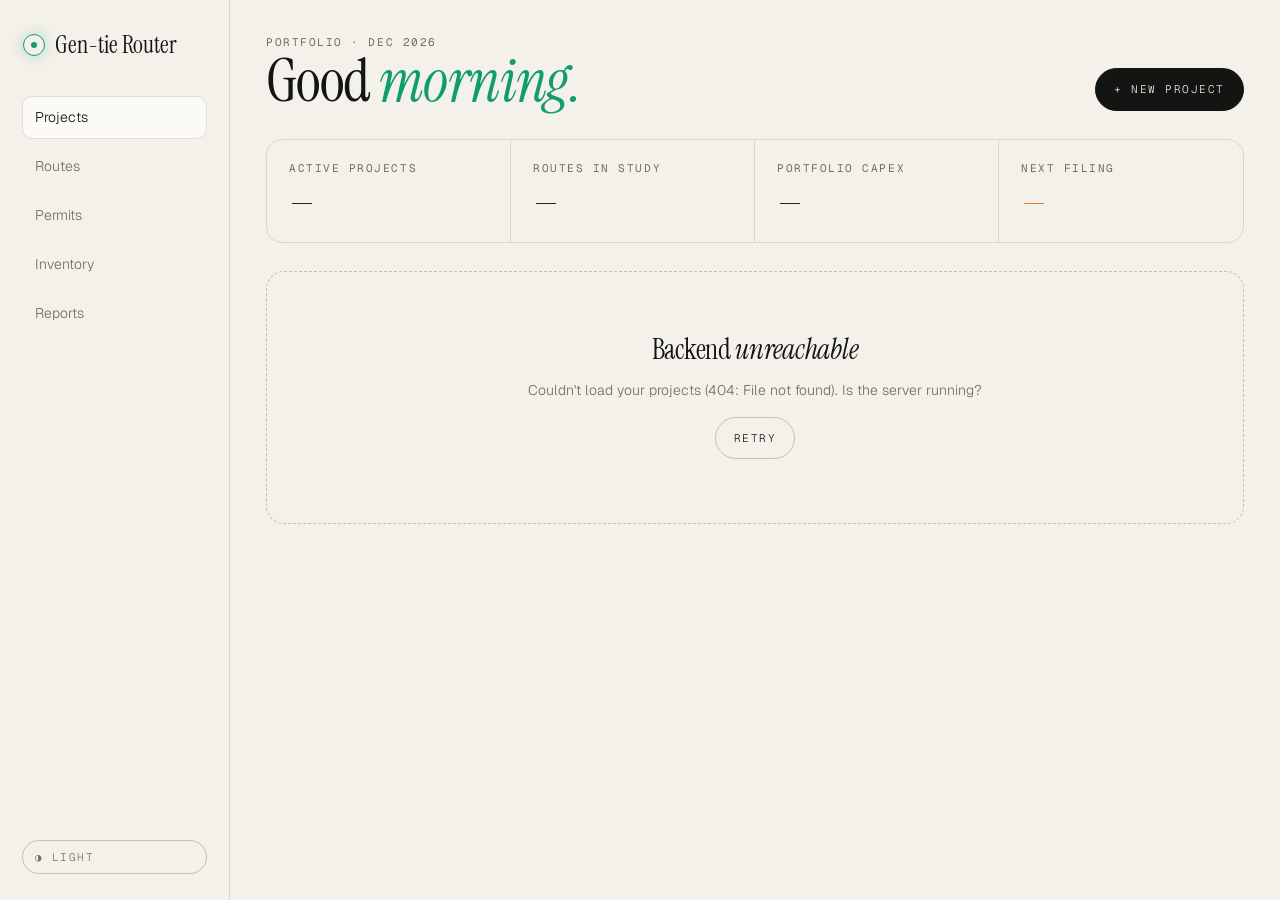
==== frontend/dashboard.html @ 6175b2f7 "Add user dashboard Sidebar, greeting, KPI strip, project cards with inline-SVG route thumbnails (rec" ====
<!doctype html>
<html lang="en">
<head>
  <meta charset="utf-8">
  <meta name="viewport" content="width=device-width, initial-scale=1">
  <title>Projects · Gen-tie Router</title>
  <link rel="icon" href="data:,">
  <script>
    (function () {
      var d = document.documentElement, t;
      try { t = localStorage.getItem("gentie.theme"); } catch (e) {}
      if (t !== "dark" && t !== "light") t = matchMedia("(prefers-color-scheme: light)").matches ? "light" : "dark";
      d.dataset.theme = t;
      window.addEventListener("error", function (e) { d.dataset.errors = (d.dataset.errors || "") + e.message + "|"; });
      window.addEventListener("unhandledrejection", function (e) { d.dataset.errors = (d.dataset.errors || "") + (e.reason && e.reason.message || String(e.reason)) + "|"; });
    })();
  </script>
  <link rel="preconnect" href="https://fonts.googleapis.com">
  <link rel="preconnect" href="https://fonts.gstatic.com" crossorigin>
  <link rel="stylesheet" href="https://fonts.googleapis.com/css2?family=Instrument+Serif:ital@0;1&family=Geist+Mono:wght@400;500&family=Geist:wght@300;400;500&display=swap">
  <link rel="stylesheet" href="styles/tokens.css">
  <link rel="stylesheet" href="styles/components.css">
</head>
<body>
  <div class="dash">
    <aside class="side">
      <a class="logo" href="landing.html" style="margin-bottom:26px"><i></i>Gen-tie Router</a>
      <a class="is-active" href="dashboard.html" aria-current="page">Projects <span class="mono-label" id="nav-projects"></span></a>
      <a>Routes <span class="mono-label" id="nav-routes"></span></a>
      <a>Permits</a><a>Inventory</a><a>Reports</a>
      <div style="flex:1"></div>
      <button class="theme-toggle" type="button"></button>
    </aside>
    <main class="main">
      <div class="h-row">
        <div><div class="mono-label" id="portfolio-label">Portfolio</div><h1 class="display display--1" id="greeting">Good <span class="it acc">evening.</span></h1></div>
        <button class="btn btn--fill" type="button" id="new-project">+ New project</button>
      </div>
      <div class="kpis">
        <div><div class="mono-label">Active projects</div><div class="n" id="kpi-projects">—</div></div>
        <div><div class="mono-label">Routes in study</div><div class="n" id="kpi-routes">—</div></div>
        <div><div class="mono-label">Portfolio capex</div><div class="n" id="kpi-capex">—</div></div>
        <div><div class="mono-label">Next filing</div><div class="n it acc2" id="kpi-filing">—</div></div>
      </div>
      <div id="projects" aria-live="polite"></div>
    </main>
  </div>

  <dialog class="modal" id="new-project-modal" aria-labelledby="np-title">
    <form>
      <div class="mono-label">New project</div>
      <h3 class="display display--3" id="np-title">Name your <span class="it">line</span></h3>
      <label class="field"><span class="mono-label">Name</span><input name="name" required autocomplete="off"></label>
      <label class="field"><span class="mono-label">Voltage</span><select name="voltage_kv"><option value="69">69 kV</option><option value="138" selected>138 kV</option><option value="230">230 kV</option></select></label>
      <label class="field"><span class="mono-label">Phase</span><select name="phase"><option value="drafting" selected>Drafting</option><option value="comparing">Comparing</option><option value="permit-risk">Permit risk</option><option value="ready">Ready to file</option></select></label>
      <label class="field"><span class="mono-label">Filing target (optional)</span><input name="filing_target" type="date"></label>
      <div class="actions"><button class="btn" type="button" id="np-cancel">Cancel</button><button class="btn btn--fill" type="submit">Create</button></div>
    </form>
    <!-- inside the dialog so it renders in the top layer, above the backdrop -->
    <div class="toast toast--error" role="alert" hidden></div>
  </dialog>

  <script type="module" src="js/pages/dashboard.js"></script>
</body>
</html>
---- frontend/styles/tokens.css ----
/* Gen-tie Router design tokens. Guide: styles/STYLES.md.
   Themes are scoped by [data-theme] so any subtree can pin a theme (preview.html does). */

:root {
  /* type */
  --font-display: "Instrument Serif", Georgia, serif;
  --font-body: Geist, system-ui, -apple-system, "Segoe UI", sans-serif;
  --font-mono: "Geist Mono", ui-monospace, Menlo, monospace;
  --fs-hero: clamp(54px, 8vw, 112px);
  --fs-1: 60px;   /* page title (route header) */
  --fs-2: 44px;   /* stat numbers, section titles */
  --fs-3: 28px;   /* cell / modal headings, badges */
  --fs-4: 26px;   /* card titles */
  --fs-lead: 17px;
  --fs-body: 14px;
  --fs-small: 12px;
  --fs-mono: 11px;
  --fs-micro: 10px; /* pills */
  --track-mono: .14em;

  /* spacing, 4 px base */
  --s-1: 4px; --s-2: 8px; --s-3: 12px; --s-4: 16px;
  --s-5: 24px; --s-6: 32px; --s-7: 48px; --s-8: 64px;

  /* radii */
  --r-sm: 10px; --r-md: 16px; --r-lg: 18px; --r-pill: 99px;

  --grid-size: 64px;
  --ease: cubic-bezier(.2, .7, .2, 1);
}

/* Night Grid (dark) is the fallback when no data-theme is set */
:root, [data-theme="dark"] {
  color-scheme: dark;
  --bg: #02030a; --bg2: #05070f; --surf: #0a0e1c;
  --line: #dee4f521; --line2: #dee4f540;
  --text: #edeff6; --muted: #9aa0b6;
  --acc: #8fb4ff; --acc2: #ff8a5b; --ok: #7ef2c4;
  --glow: 0 0 18px #8fb4ff66;
  --mapbg: #060914; --contour: #8fb4ff1c;
  --route-1: var(--acc); --route-2: #ff8a5b; --route-3: #9aa0b6; --route-4: #7ef2c4;
  /* chart series (donut slices, Gantt bars): must stay mutually distinct */
  --series-1: #8fb4ff; --series-2: #ff8a5b; --series-3: #7ef2c4; --series-4: #9aa0b6;
}

/* Solar Paper (light) */
[data-theme="light"] {
  color-scheme: light;
  --bg: #f3f1ea; --bg2: #ebe8de; --surf: #fbfaf6;
  --line: #1a1d1a1f; --line2: #1a1d1a3a;
  /* --muted is #6b7068 in the spec; darkened one step to clear 4.5:1 on --bg (4.49 -> 4.55) */
  --text: #121512; --muted: #6a6f67;
  --acc: #0f9d6b; --acc2: #e0682b; --ok: #0f9d6b;
  --glow: 0 0 14px #0f9d6b44;
  --mapbg: #e6e3d7; --contour: #0f9d6b26;
  --route-1: var(--acc); --route-2: #e0682b; --route-3: #6a6f67; --route-4: #2f6fd0;
  /* --ok equals --acc here, so series-3 is blue instead of --ok */
  --series-1: #0f9d6b; --series-2: #e0682b; --series-3: #2f6fd0; --series-4: #6a6f67;
}
---- frontend/styles/components.css ----
/* Gen-tie Router components. Needs tokens.css first. Guide: styles/STYLES.md. */

/* ---------- base ---------- */
*, *::before, *::after { box-sizing: border-box; margin: 0; padding: 0; }
[data-theme], body { background: var(--bg); color: var(--text); }
body { font-family: var(--font-body); font-weight: 300; font-size: var(--fs-body); line-height: 1.5;
  transition: background .4s, color .4s; -webkit-font-smoothing: antialiased; }
a { color: inherit; text-decoration: none; }
button, input, select, textarea { font: inherit; color: inherit; }
:focus-visible { outline: 2px solid var(--acc); outline-offset: 2px; }
img, svg { display: block; max-width: 100%; }

/* ---------- utilities ---------- */
.it { font-style: italic; }
.acc { color: var(--acc); } .acc2 { color: var(--acc2); } .ok { color: var(--ok); } .muted { color: var(--muted); }
.mono-label { font-family: var(--font-mono); font-size: var(--fs-mono); font-weight: 400; letter-spacing: var(--track-mono);
  text-transform: uppercase; color: var(--muted); }
.display { font-family: var(--font-display); font-weight: 400; line-height: 1; letter-spacing: -.01em; }
.display--hero { font-size: var(--fs-hero); line-height: .95; letter-spacing: -.02em; }
.display--1 { font-size: var(--fs-1); }
.display--2 { font-size: var(--fs-2); }
.display--3 { font-size: var(--fs-3); }
.lead { max-width: 520px; color: var(--muted); font-size: var(--fs-lead); line-height: 1.55; }
.wrap { max-width: 1240px; margin: 0 auto; padding: 0 28px; }
.grid-bg { background-image: linear-gradient(var(--line) 1px, transparent 1px), linear-gradient(90deg, var(--line) 1px, transparent 1px);
  background-size: var(--grid-size) var(--grid-size); }
.hair { border: 1px solid var(--line); }
.dot { display: inline-block; width: 7px; height: 7px; border-radius: 50%; background: var(--ok); box-shadow: 0 0 8px var(--ok); }
@keyframes flow { to { stroke-dashoffset: -200; } }
.flow { stroke-dasharray: 4 14; animation: flow 6s linear infinite; }
@keyframes pulse { 50% { opacity: .35; } }
.pulse { animation: pulse 2.4s ease-in-out infinite; }
.sr-only { position: absolute; width: 1px; height: 1px; overflow: hidden; clip: rect(0 0 0 0); white-space: nowrap; }

/* ---------- nav ---------- */
.nav-top { display: flex; align-items: center; justify-content: space-between; gap: var(--s-4);
  padding: 22px 28px; border-bottom: 1px solid var(--line); }
.nav-top .actions { display: flex; gap: 10px; align-items: center; flex-wrap: wrap; }
.navl { display: flex; gap: 26px; }
.logo { display: flex; align-items: center; gap: 10px; font-family: var(--font-display); font-size: 24px; white-space: nowrap; }
.logo i { width: 22px; height: 22px; border: 1px solid var(--acc); border-radius: 50%; display: grid; place-items: center;
  box-shadow: var(--glow); flex: none; }
.logo i::after { content: ""; width: 6px; height: 6px; border-radius: 50%; background: var(--acc); }
.logo .crumb { margin-left: 14px; white-space: normal; }

.side { border-right: 1px solid var(--line); padding: 26px 22px; display: flex; flex-direction: column; gap: 6px; }
.side a { padding: 10px 12px; border-radius: var(--r-sm); border: 1px solid transparent; color: var(--muted); font-size: 14px;
  display: flex; justify-content: space-between; align-items: center; }
.side a:hover { color: var(--text); }
.side a.is-active { background: var(--surf); color: var(--text); border-color: var(--line); }
.side a.logo { padding: 0; font-size: 24px; color: var(--text); justify-content: flex-start; } /* .side a would otherwise win */

.tabs { display: flex; border-bottom: 1px solid var(--line); padding: 0 28px; overflow-x: auto; }
.tabs > a, .tabs > button { padding: 16px 18px; font-family: var(--font-mono); font-size: var(--fs-mono); letter-spacing: var(--track-mono);
  text-transform: uppercase; color: var(--muted); border: 0; border-bottom: 1px solid transparent; background: none;
  white-space: nowrap; cursor: pointer; }
.tabs > :hover { color: var(--text); }
.tabs > .is-active { color: var(--text); border-bottom-color: var(--acc); }

/* ---------- buttons, pills, markers ---------- */
.btn { display: inline-flex; align-items: center; gap: 10px; border: 1px solid var(--line2); padding: 12px 18px;
  border-radius: var(--r-pill); color: var(--text); background: transparent; font-family: var(--font-mono); font-size: var(--fs-mono);
  letter-spacing: var(--track-mono); text-transform: uppercase; cursor: pointer; transition: border-color .2s, background .2s; }
.btn:hover { border-color: var(--text); }
.btn--fill { background: var(--text); color: var(--bg); border-color: var(--text); }
.btn--fill:hover { background: var(--acc); border-color: var(--acc); }
.btn--sm { padding: 8px 14px; }
.btn:disabled { opacity: .45; cursor: not-allowed; border-color: var(--line2); }

.theme-toggle { display: inline-flex; align-items: center; gap: 8px; padding: 8px 12px; border: 1px solid var(--line2);
  border-radius: var(--r-pill); background: transparent; color: var(--muted); cursor: pointer; font-family: var(--font-mono);
  font-size: var(--fs-mono); letter-spacing: var(--track-mono); text-transform: uppercase; }
.theme-toggle:hover { color: var(--text); border-color: var(--text); }

.pill { display: inline-block; padding: 4px 9px; border: 1px solid var(--line2); border-radius: var(--r-pill);
  font-family: var(--font-mono); font-size: var(--fs-micro); letter-spacing: .12em; text-transform: uppercase; white-space: nowrap; }
.pill--ok { color: var(--ok); border-color: currentColor; }
.pill--warn { color: var(--acc2); border-color: currentColor; }
.pill--blue { color: var(--acc); border-color: currentColor; }

/* placeholder marker: every estimates.js value gets one */
.est { display: inline-block; margin-left: 4px; padding: 0 4px; border: 1px dashed var(--line2); border-radius: 4px;
  font-family: var(--font-mono); font-size: 9px; font-style: normal; font-weight: 400; letter-spacing: .08em; line-height: 1.5;
  color: var(--muted); vertical-align: middle; cursor: help; }

/* ---------- landing ---------- */
.hero { position: relative; min-height: 640px; overflow: hidden; border-bottom: 1px solid var(--line); }
.stats, .steps { display: grid; border-bottom: 1px solid var(--line); }
.stats { grid-template-columns: repeat(4, 1fr); }
.steps { grid-template-columns: repeat(3, 1fr); }
.stats > div { padding: 26px 28px; border-right: 1px solid var(--line); }
.steps > div { padding: 44px 28px; border-right: 1px solid var(--line); }
.stats > div:last-child, .steps > div:last-child { border-right: 0; }
.stats .n { font-family: var(--font-display); font-size: var(--fs-2); }
.steps h3 { font-family: var(--font-display); font-weight: 400; font-size: 32px; margin: 14px 0 10px; }
.steps p { color: var(--muted); line-height: 1.6; }

/* ---------- dashboard ---------- */
.dash { display: grid; grid-template-columns: 230px 1fr; min-height: 100vh; }
.main { padding: 34px 36px; min-width: 0; }
.h-row { display: flex; justify-content: space-between; align-items: flex-end; margin-bottom: 28px; gap: 20px; flex-wrap: wrap; }
.kpis { display: grid; grid-template-columns: repeat(4, 1fr); border: 1px solid var(--line); border-radius: var(--r-md);
  margin-bottom: 28px; overflow: hidden; }
.kpis > div { padding: 20px 22px; border-right: 1px solid var(--line); }
.kpis > div:last-child { border-right: 0; }
.kpis .n { font-family: var(--font-display); font-size: 36px; margin-top: 6px; line-height: 1.1; }

.pgrid { display: grid; grid-template-columns: repeat(auto-fill, minmax(300px, 1fr)); gap: 18px; }
.pcard { display: block; text-align: left; border: 1px solid var(--line); border-radius: var(--r-lg); background: var(--surf);
  overflow: hidden; cursor: pointer; transition: transform .2s, border-color .2s; }
.pcard:hover { transform: translateY(-3px); border-color: var(--acc); }
.pcard .thumb { height: 150px; background-color: var(--mapbg); position: relative; border-bottom: 1px solid var(--line); }
.pcard .body { padding: 18px 20px; }
.pcard .top { display: flex; justify-content: space-between; align-items: center; }
.pcard h4 { font-family: var(--font-display); font-weight: 400; font-size: var(--fs-4); margin: 8px 0 12px; }
.pcard .meta { display: grid; grid-template-columns: repeat(3, 1fr); gap: 8px; }
.pcard .meta b { display: block; font-weight: 400; font-size: 15px; color: var(--text); margin-top: 3px; }
.pcard--new { display: grid; place-items: center; text-align: center; border-style: dashed; background: transparent; min-height: 340px; width: 100%; }
.bar { height: 4px; background: var(--line); border-radius: 4px; margin-top: 16px; overflow: hidden; }
.bar i { display: block; height: 100%; background: var(--acc); box-shadow: var(--glow); }

/* ---------- project: map + route rail ---------- */
.proj { display: grid; grid-template-columns: 1fr 420px; min-height: calc(100vh - 80px); }
.mapwrap { position: relative; background-color: var(--mapbg); border-right: 1px solid var(--line); overflow: hidden; }
.rail { padding: 26px 24px; display: flex; flex-direction: column; gap: 14px; overflow: auto; }
.rcard { border: 1px solid var(--line); border-radius: var(--r-md); padding: 18px; background: var(--surf); cursor: pointer;
  transition: border-color .2s, box-shadow .2s; }
.rcard:hover { border-color: var(--line2); }
.rcard.is-selected { border-color: var(--acc); box-shadow: var(--glow); }
.rcard .top { display: flex; justify-content: space-between; align-items: center; gap: 10px; }
.rcard h5 { font-family: var(--font-display); font-weight: 400; font-size: var(--fs-4); margin: 8px 0; }
.rcard .mm { display: grid; grid-template-columns: repeat(3, 1fr); gap: 10px; margin: 12px 0; font-size: var(--fs-small); color: var(--muted); }
.rcard .mm b { display: block; color: var(--text); font-weight: 400; font-size: 16px; margin-top: 2px; }
.score { font-family: var(--font-display); font-size: 40px; line-height: 1; }
.risk { font-size: 13px; color: var(--acc2); display: flex; gap: 6px; align-items: center; flex-wrap: wrap; }

/* floating panels over a map (Cesium or illustration) */
.hud { position: absolute; z-index: 2; background: var(--bg2); border: 1px solid var(--line); border-radius: var(--r-sm);
  padding: 12px 14px; font-size: var(--fs-small); }
.hud--alert { border-color: var(--acc2); }
.hud--glass { backdrop-filter: blur(10px); background: color-mix(in srgb, var(--bg2) 75%, transparent); }
.mapbadge { left: 20px; top: 20px; padding: 12px 16px; }
.maplegend { left: 20px; bottom: 20px; display: flex; flex-direction: column; gap: 8px; }
.maplegend span { display: flex; align-items: center; gap: 8px; }
.maplegend i { width: 18px; height: 2px; display: inline-block; }

/* ---------- route page ---------- */
.rhead { display: flex; justify-content: space-between; align-items: flex-end; padding: 30px 28px; border-bottom: 1px solid var(--line);
  gap: 20px; flex-wrap: wrap; }
.rhead .figs { display: flex; gap: 40px; flex-wrap: wrap; }
.rhead .figs .display { font-size: 38px; }
.three { position: relative; height: 520px; background: radial-gradient(ellipse at 50% 30%, var(--surf), var(--mapbg) 70%);
  overflow: hidden; border-bottom: 1px solid var(--line); }

.bento { display: grid; grid-template-columns: repeat(12, 1fr); }
.cell { grid-column: span 4; padding: 24px 26px; border-right: 1px solid var(--line); border-bottom: 1px solid var(--line); min-width: 0; }
.cell h6 { font-family: var(--font-display); font-weight: 400; font-size: var(--fs-3); margin: 8px 0 16px; }
.big { font-family: var(--font-display); font-size: 52px; line-height: 1; }

.inv { width: 100%; font-size: 13px; border-collapse: collapse; }
.inv th, .inv td { padding: 9px 0; border-bottom: 1px solid var(--line); text-align: left; font-weight: 400; }
.inv td:last-child { text-align: right; font-family: var(--font-mono); font-size: var(--fs-small); }

.gantt { display: grid; grid-template-columns: 150px 1fr; gap: 8px 14px; font-size: var(--fs-small); align-items: center; }
.gantt .years { display: flex; justify-content: space-between; }
.gantt .track { position: relative; height: 18px; background: var(--line); border-radius: 4px; }
.gantt .track i { position: absolute; top: 0; bottom: 0; border-radius: 4px; background: var(--series-1); opacity: .85; }
.gantt .track i.o { background: var(--series-2); }
.gantt .track i.g { background: var(--series-3); }

/* split points --a/--b/--c are cumulative percentages for 4 slices */
.donut { --a: 25%; --b: 50%; --c: 75%; width: 150px; height: 150px; border-radius: 50%; position: relative; margin: 0 auto;
  background: conic-gradient(var(--series-1) 0 var(--a), var(--series-2) var(--a) var(--b), var(--series-3) var(--b) var(--c), var(--series-4) var(--c) 100%); }
.donut::after { content: ""; position: absolute; inset: 22px; border-radius: 50%; background: var(--bg); }
.lg { display: grid; gap: 8px; font-size: 13px; margin-top: 16px; }
.lg > span { display: flex; justify-content: space-between; gap: 10px; }
.lg i { display: inline-block; width: 8px; height: 8px; border-radius: 2px; margin-right: 8px; }
.spark { width: 100%; height: 110px; }

.permit { display: flex; justify-content: space-between; align-items: center; padding: 11px 0; border-bottom: 1px solid var(--line);
  font-size: 13px; gap: 10px; }

/* ---------- feedback ---------- */
.empty-state { display: flex; flex-direction: column; align-items: center; justify-content: center; gap: var(--s-4);
  text-align: center; padding: var(--s-8) var(--s-5); border: 1px dashed var(--line2); border-radius: var(--r-lg); }

.toast { position: fixed; z-index: 100; left: 50%; bottom: 40px; transform: translateX(-50%); max-width: min(560px, calc(100vw - 32px));
  background: var(--bg2); color: var(--text); border: 1px solid var(--line2); border-radius: var(--r-sm); padding: 10px 14px;
  font-size: 13px; box-shadow: 0 10px 30px #0004; }
/* text stays --text: --acc2 on --bg2 is under 4.5:1 in light at this size */
.toast--error { border-color: var(--acc2); box-shadow: inset 3px 0 0 var(--acc2), 0 10px 30px #0004; }

.modal { margin: auto; width: min(460px, calc(100vw - 32px)); padding: 28px; background: var(--surf); color: var(--text);
  border: 1px solid var(--line2); border-radius: var(--r-lg); box-shadow: 0 30px 80px #0006; }
.modal::backdrop { background: color-mix(in srgb, var(--bg) 70%, transparent); backdrop-filter: blur(4px); }
.modal form { display: flex; flex-direction: column; gap: var(--s-4); }
.modal .actions { display: flex; justify-content: flex-end; gap: 10px; margin-top: var(--s-2); }
.field { display: flex; flex-direction: column; gap: 6px; }
.field input, .field select, .field textarea { padding: 10px 12px; background: var(--bg); color: var(--text); border: 1px solid var(--line2);
  border-radius: var(--r-sm); font-size: var(--fs-body); }

/* ---------- responsive / motion ---------- */
@media (max-width: 900px) {
  .dash, .proj { grid-template-columns: 1fr; }
  .side { display: none; }
  .stats, .steps, .kpis { grid-template-columns: 1fr 1fr; }
  .kpis > div:nth-child(2) { border-right: 0; }
  .bento { grid-template-columns: 1fr; }
  .cell { grid-column: auto !important; }
  .mapwrap { height: 420px; border-right: 0; }
  .navl { display: none; }
  .nav-top, .rhead { padding-left: 16px; padding-right: 16px; }
  .main { padding: 24px 16px; }
  .gantt { grid-template-columns: 100px 1fr; }
}
@media (prefers-reduced-motion: reduce) {
  *, *::before, *::after { animation: none !important; transition: none !important; scroll-behavior: auto !important; }
}
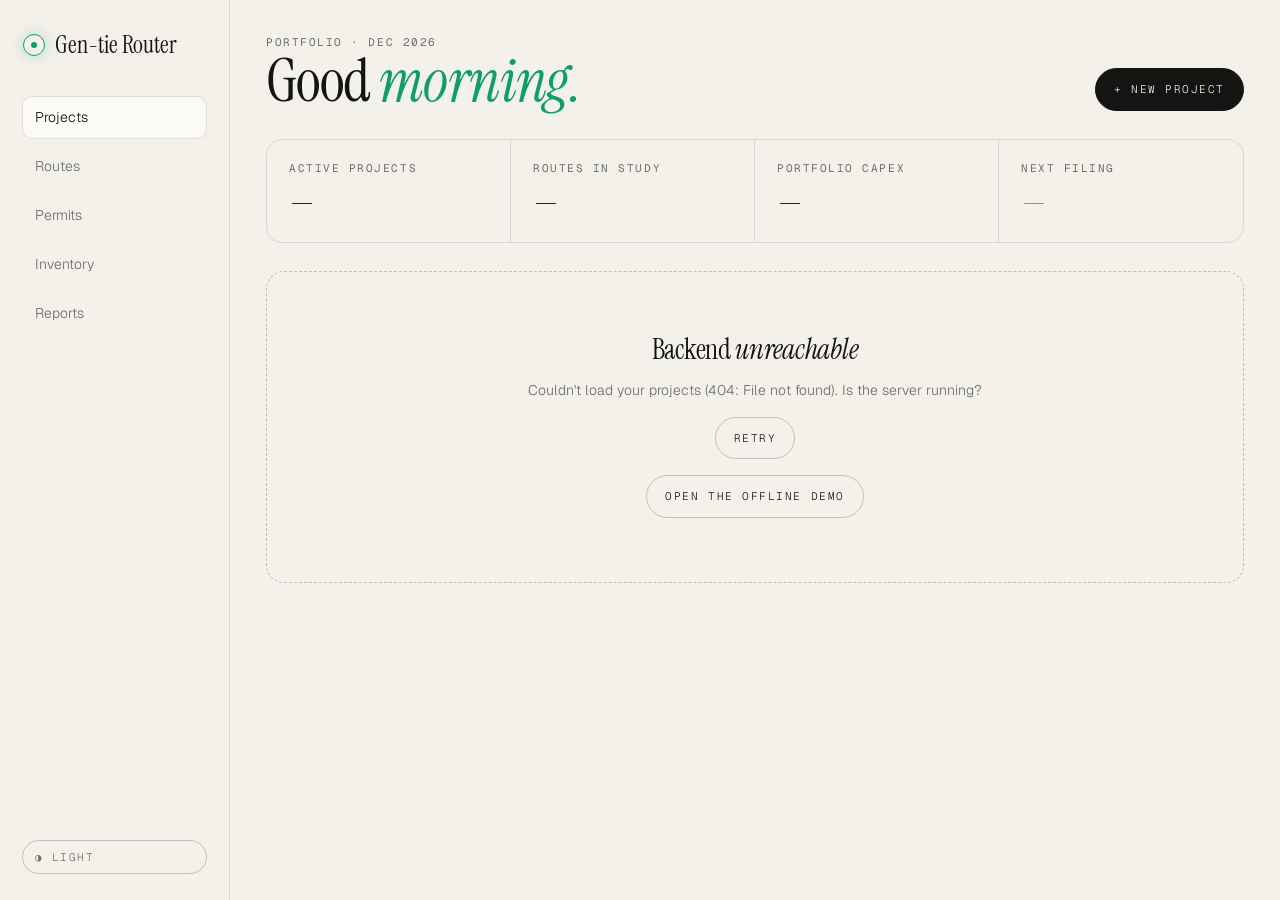
==== commit e0c6ecc2: "Cut over to multi-page planner; remove legacy single-page app; update docs landing.html becomes inde" ====
--- a/frontend/dashboard.html
+++ b/frontend/dashboard.html
@@ -24,7 +24,7 @@
 <body>
   <div class="dash">
     <aside class="side">
-      <a class="logo" href="landing.html" style="margin-bottom:26px"><i></i>Gen-tie Router</a>
+      <a class="logo" href="index.html"><i></i>Gen-tie Router</a>
       <a class="is-active" href="dashboard.html" aria-current="page">Projects <span class="mono-label" id="nav-projects"></span></a>
       <a>Routes <span class="mono-label" id="nav-routes"></span></a>
       <a>Permits</a><a>Inventory</a><a>Reports</a>
--- a/frontend/styles/components.css
+++ b/frontend/styles/components.css
@@ -9,6 +9,7 @@
 button, input, select, textarea { font: inherit; color: inherit; }
 :focus-visible { outline: 2px solid var(--acc); outline-offset: 2px; }
 img, svg { display: block; max-width: 100%; }
+[hidden] { display: none !important; } /* component display rules (.pill, .hud) must not beat the attribute */
 
 /* ---------- utilities ---------- */
 .it { font-style: italic; }
@@ -48,7 +49,7 @@
   display: flex; justify-content: space-between; align-items: center; }
 .side a:hover { color: var(--text); }
 .side a.is-active { background: var(--surf); color: var(--text); border-color: var(--line); }
-.side a.logo { padding: 0; font-size: 24px; color: var(--text); justify-content: flex-start; } /* .side a would otherwise win */
+.side a.logo { padding: 0; margin-bottom: 26px; font-size: 24px; color: var(--text); justify-content: flex-start; } /* .side a would otherwise win */
 
 .tabs { display: flex; border-bottom: 1px solid var(--line); padding: 0 28px; overflow-x: auto; }
 .tabs > a, .tabs > button { padding: 16px 18px; font-family: var(--font-mono); font-size: var(--fs-mono); letter-spacing: var(--track-mono);
@@ -144,6 +145,28 @@
 .maplegend span { display: flex; align-items: center; gap: 8px; }
 .maplegend i { width: 18px; height: 2px; display: inline-block; }
 
+.rcard .acts { display: flex; gap: 8px; margin-top: 14px; flex-wrap: wrap; }
+.rail-head { display: flex; justify-content: space-between; align-items: center; gap: 10px; flex-wrap: wrap; }
+
+/* collapsible map toolbar: <details class="hud maptools"> top right */
+.maptools { right: 20px; top: 20px; width: 260px; max-height: calc(100% - 40px); overflow: auto; padding: 0; }
+.maptools:not([open]) { width: auto; }
+.maptools > summary { gap: 10px; padding: 12px 14px; cursor: pointer; list-style: none; display: flex; justify-content: space-between; }
+.maptools > summary::-webkit-details-marker { display: none; }
+.maptools > summary::after { content: "▾"; }
+.maptools[open] > summary::after { content: "▴"; }
+.maptools .grp { padding: 12px 14px; border-top: 1px solid var(--line); display: flex; flex-direction: column; gap: 8px; }
+.maptools .row { display: flex; gap: 8px; flex-wrap: wrap; }
+.maptools label.chk { display: flex; gap: 8px; align-items: center; cursor: pointer; }
+.maptools [aria-pressed="true"] { border-color: var(--acc); color: var(--acc); }
+.maptools .inv td { padding: 6px 4px 6px 0; font-size: 11px; }
+
+/* preset picker rows (inside a .modal) */
+.choice { display: block; width: 100%; text-align: left; padding: 14px 16px; border: 1px solid var(--line); border-radius: var(--r-md);
+  background: var(--surf); cursor: pointer; }
+.choice:hover { border-color: var(--acc); }
+.choice b { display: block; font-family: var(--font-display); font-weight: 400; font-size: 22px; margin-bottom: 4px; }
+
 /* ---------- route page ---------- */
 .rhead { display: flex; justify-content: space-between; align-items: flex-end; padding: 30px 28px; border-bottom: 1px solid var(--line);
   gap: 20px; flex-wrap: wrap; }
@@ -180,6 +203,51 @@
 .permit { display: flex; justify-content: space-between; align-items: center; padding: 11px 0; border-bottom: 1px solid var(--line);
   font-size: 13px; gap: 10px; }
 
+.tabs--sticky { position: sticky; top: 0; z-index: 5; background: var(--bg); }
+.sect { scroll-margin-top: 56px; }
+.three .map { position: absolute; inset: 0; }
+.three .map .cesium-widget-credits { font-size: 10px; }
+/* layer HUD: details/summary, checkbox rows, Top/Enhanced pair */
+.layers { max-height: calc(100% - 100px); overflow: auto; }
+.layers:has(details[open]) { min-width: 190px; }
+.layers summary { cursor: pointer; }
+.layers details details { margin-top: 6px; }
+.layers label { display: flex; align-items: center; gap: 8px; margin-top: 8px; cursor: pointer; }
+.layers input { accent-color: var(--acc); }
+.layers select { padding: 2px 6px; background: var(--bg); border: 1px solid var(--line2); border-radius: 6px; }
+.layers .row { display: flex; gap: 6px; margin-top: 10px; }
+/* chrome map.js adds inside its container */
+.map-toast { position: absolute; z-index: 3; left: 50%; bottom: 80px; transform: translateX(-50%); max-width: min(560px, calc(100% - 32px));
+  background: var(--bg2); color: var(--text); border: 1px solid var(--acc2); border-radius: var(--r-sm); padding: 10px 14px; font-size: 13px; }
+.map-toast.info { border-color: var(--line2); }
+.map-readout { position: absolute; z-index: 2; right: 20px; bottom: 20px; background: var(--bg2); border: 1px solid var(--line);
+  border-radius: var(--r-sm); padding: 6px 10px; font-family: var(--font-mono); font-size: var(--fs-micro); pointer-events: none;
+  font-variant-numeric: tabular-nums; }
+
+/* route analysis: the markup panel.js renderResults writes */
+.analysis { display: grid; grid-template-columns: repeat(auto-fit, minmax(280px, 1fr)); gap: 28px 36px; }
+.analysis .good { color: var(--ok); }
+.analysis .bad { color: var(--acc2); }
+.analysis .note { color: var(--muted); font-size: 12px; line-height: 1.6; margin-top: 12px; }
+.analysis .cmp td:nth-child(n+2), .analysis .cmp th:nth-child(n+2) { padding-left: 12px; text-align: right; font-family: var(--font-mono); font-size: var(--fs-small); }
+.analysis .cmp th { font-family: var(--font-mono); font-size: var(--fs-micro); color: var(--muted); text-transform: uppercase; }
+.triggers { list-style: none; font-size: 12px; margin-top: 10px; display: grid; gap: 8px; }
+.triggers code { font-family: var(--font-mono); color: var(--acc2); margin-right: 8px; }
+.profile { width: 100%; height: 90px; margin-top: 10px; color: var(--text); }
+.segments { list-style: none; font-size: 13px; }
+.segments li { display: grid; grid-template-columns: 14px 1fr auto auto; gap: 10px; align-items: center; padding: 8px 0; border-bottom: 1px solid var(--line); }
+.segments .n { font-family: var(--font-mono); font-size: var(--fs-small); }
+.seg-chip { height: 3px; background: #ff8c1a; } /* = map.js overhead / underground colours */
+.seg-chip.underground { background: #19d3f0; }
+.story { margin-top: 28px; padding-top: 24px; border-top: 1px solid var(--line); max-width: 760px; font-size: 14px; line-height: 1.6; }
+.story h4 { font-family: var(--font-display); font-weight: 400; font-size: 22px; margin: 18px 0 8px; }
+.story table { width: 100%; border-collapse: collapse; font-size: 13px; }
+.story td { padding: 7px 0; border-bottom: 1px solid var(--line); }
+.story td:last-child { text-align: right; font-family: var(--font-mono); font-size: var(--fs-small); }
+.story .total td { color: var(--text); font-weight: 400; }
+.story ul { padding-left: 18px; display: grid; gap: 6px; }
+.story .caveat { color: var(--muted); font-size: 12px; margin-top: 12px; }
+
 /* ---------- feedback ---------- */
 .empty-state { display: flex; flex-direction: column; align-items: center; justify-content: center; gap: var(--s-4);
   text-align: center; padding: var(--s-8) var(--s-5); border: 1px dashed var(--line2); border-radius: var(--r-lg); }
@@ -202,14 +270,26 @@
 /* ---------- responsive / motion ---------- */
 @media (max-width: 900px) {
   .dash, .proj { grid-template-columns: 1fr; }
-  .side { display: none; }
+  /* sidebar collapses to a top bar: logo + theme toggle; nav links hidden (Projects is the only real one so far) */
+  .side { flex-direction: row; align-items: center; padding: 12px 16px; border-right: 0; border-bottom: 1px solid var(--line); }
+  .side a:not(.logo) { display: none; }
+  .side a.logo { margin-bottom: 0; }
   .stats, .steps, .kpis { grid-template-columns: 1fr 1fr; }
   .kpis > div:nth-child(2) { border-right: 0; }
   .bento { grid-template-columns: 1fr; }
   .cell { grid-column: auto !important; }
   .mapwrap { height: 420px; border-right: 0; }
+  .proj { min-height: 0; }
+  .rail { padding: 20px 16px; }
+  /* toolbar drops to bottom right so it doesn't collide with the badge */
+  .maptools { right: 12px; top: auto; bottom: 12px; width: min(260px, calc(100% - 24px)); max-height: calc(100% - 24px); }
+  .nav-top { flex-wrap: wrap; }
+  .proj .map-readout { bottom: 64px; right: 12px; } /* clear of the bottom-right .maptools */
+  .mapbadge { left: 12px; top: 12px; }
+  .maplegend { left: 12px; bottom: 12px; }
   .navl { display: none; }
   .nav-top, .rhead { padding-left: 16px; padding-right: 16px; }
+  .nav-top { flex-wrap: wrap; }
   .main { padding: 24px 16px; }
   .gantt { grid-template-columns: 100px 1fr; }
 }
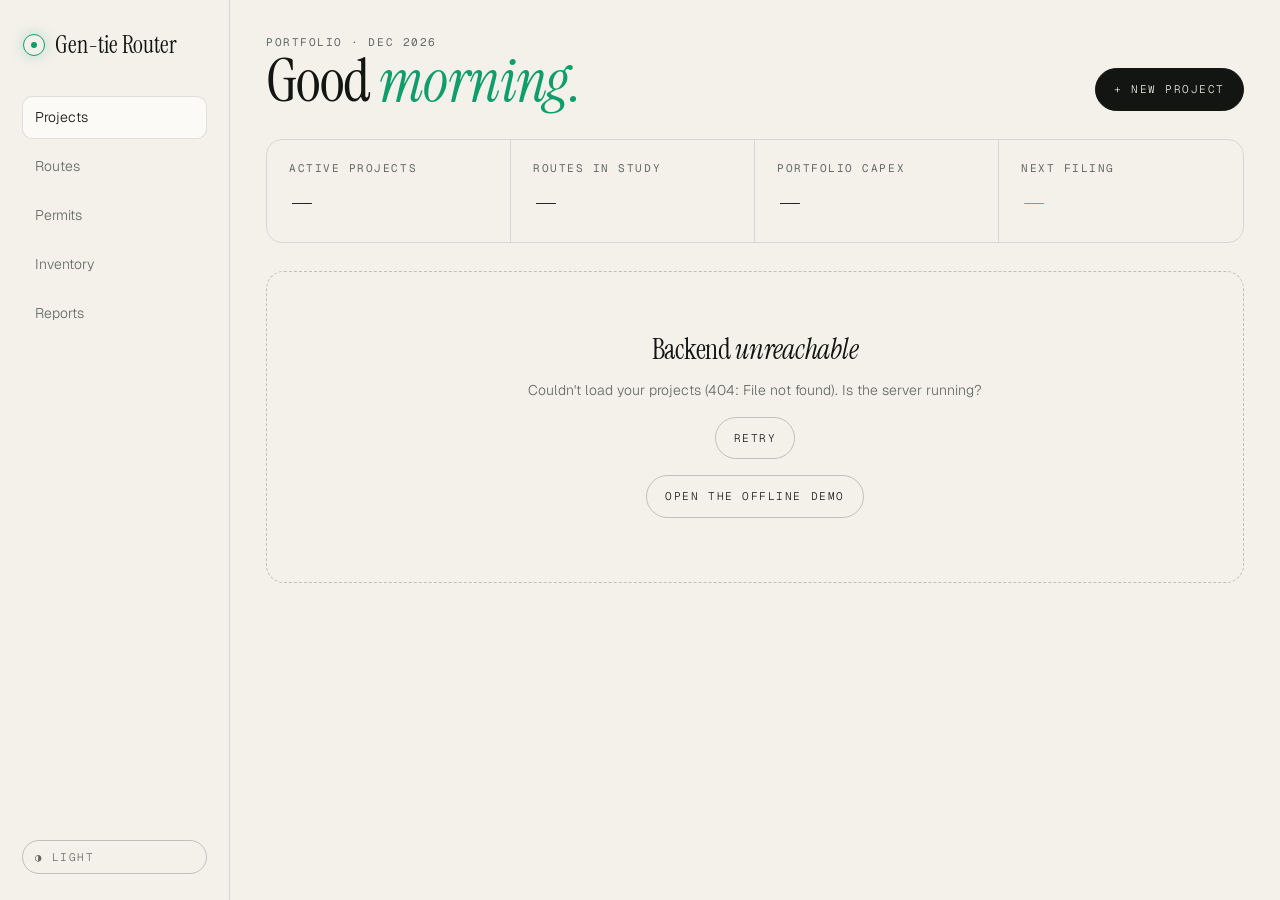
==== commit 93a3f843: "Optional MongoDB project store with 2dsphere spatial queries MongoStore (backend/mongo_store.py) has" ====
--- a/frontend/dashboard.html
+++ b/frontend/dashboard.html
@@ -42,6 +42,18 @@
         <div><div class="mono-label">Portfolio capex</div><div class="n" id="kpi-capex">—</div></div>
         <div><div class="mono-label">Next filing</div><div class="n it acc2" id="kpi-filing">—</div></div>
       </div>
+      <div class="spatial" id="spatial" hidden>
+        <section>
+          <div class="mono-label">Tribal consultation · <span id="sp-store"></span></div>
+          <h6>Routes crossing <span class="it">tribal land</span></h6>
+          <table class="inv" id="sp-tribal"></table>
+        </section>
+        <section>
+          <div class="mono-label">Substation crowding · saved routes within 2 km</div>
+          <h6>Who's heading to each <span class="it">substation</span></h6>
+          <table class="inv" id="sp-subs"></table>
+        </section>
+      </div>
       <div id="projects" aria-live="polite"></div>
     </main>
   </div>
--- a/frontend/styles/tokens.css
+++ b/frontend/styles/tokens.css
@@ -48,8 +48,8 @@
   color-scheme: light;
   --bg: #f3f1ea; --bg2: #ebe8de; --surf: #fbfaf6;
   --line: #1a1d1a1f; --line2: #1a1d1a3a;
-  /* --muted is #6b7068 in the spec; darkened one step to clear 4.5:1 on --bg (4.49 -> 4.55) */
-  --text: #121512; --muted: #6a6f67;
+  /* --muted is #6b7068 in the spec; darkened to clear 4.5:1 on both --bg (4.97) and --bg2 (4.59) */
+  --text: #121512; --muted: #646961;
   --acc: #0f9d6b; --acc2: #e0682b; --ok: #0f9d6b;
   --glow: 0 0 14px #0f9d6b44;
   --mapbg: #e6e3d7; --contour: #0f9d6b26;
--- a/frontend/styles/components.css
+++ b/frontend/styles/components.css
@@ -105,6 +105,19 @@
 .kpis > div { padding: 20px 22px; border-right: 1px solid var(--line); }
 .kpis > div:last-child { border-right: 0; }
 .kpis .n { font-family: var(--font-display); font-size: 36px; margin-top: 6px; line-height: 1.1; }
+
+.spatial { display: grid; grid-template-columns: 1fr 1fr; border: 1px solid var(--line); border-radius: var(--r-md);
+  margin-bottom: 28px; overflow: hidden; }
+.spatial > section { padding: 20px 22px; border-right: 1px solid var(--line); min-width: 0; }
+.spatial > section:last-child { border-right: 0; }
+.spatial h6 { font-family: var(--font-display); font-weight: 400; font-size: var(--fs-3); margin: 6px 0 10px; }
+.spatial a { color: var(--text); }
+.spatial a:hover { color: var(--acc); }
+@media (max-width: 900px) {
+  .spatial { grid-template-columns: 1fr; }
+  .spatial > section { border-right: 0; border-bottom: 1px solid var(--line); }
+  .spatial > section:last-child { border-bottom: 0; }
+}
 
 .pgrid { display: grid; grid-template-columns: repeat(auto-fill, minmax(300px, 1fr)); gap: 18px; }
 .pcard { display: block; text-align: left; border: 1px solid var(--line); border-radius: var(--r-lg); background: var(--surf);
